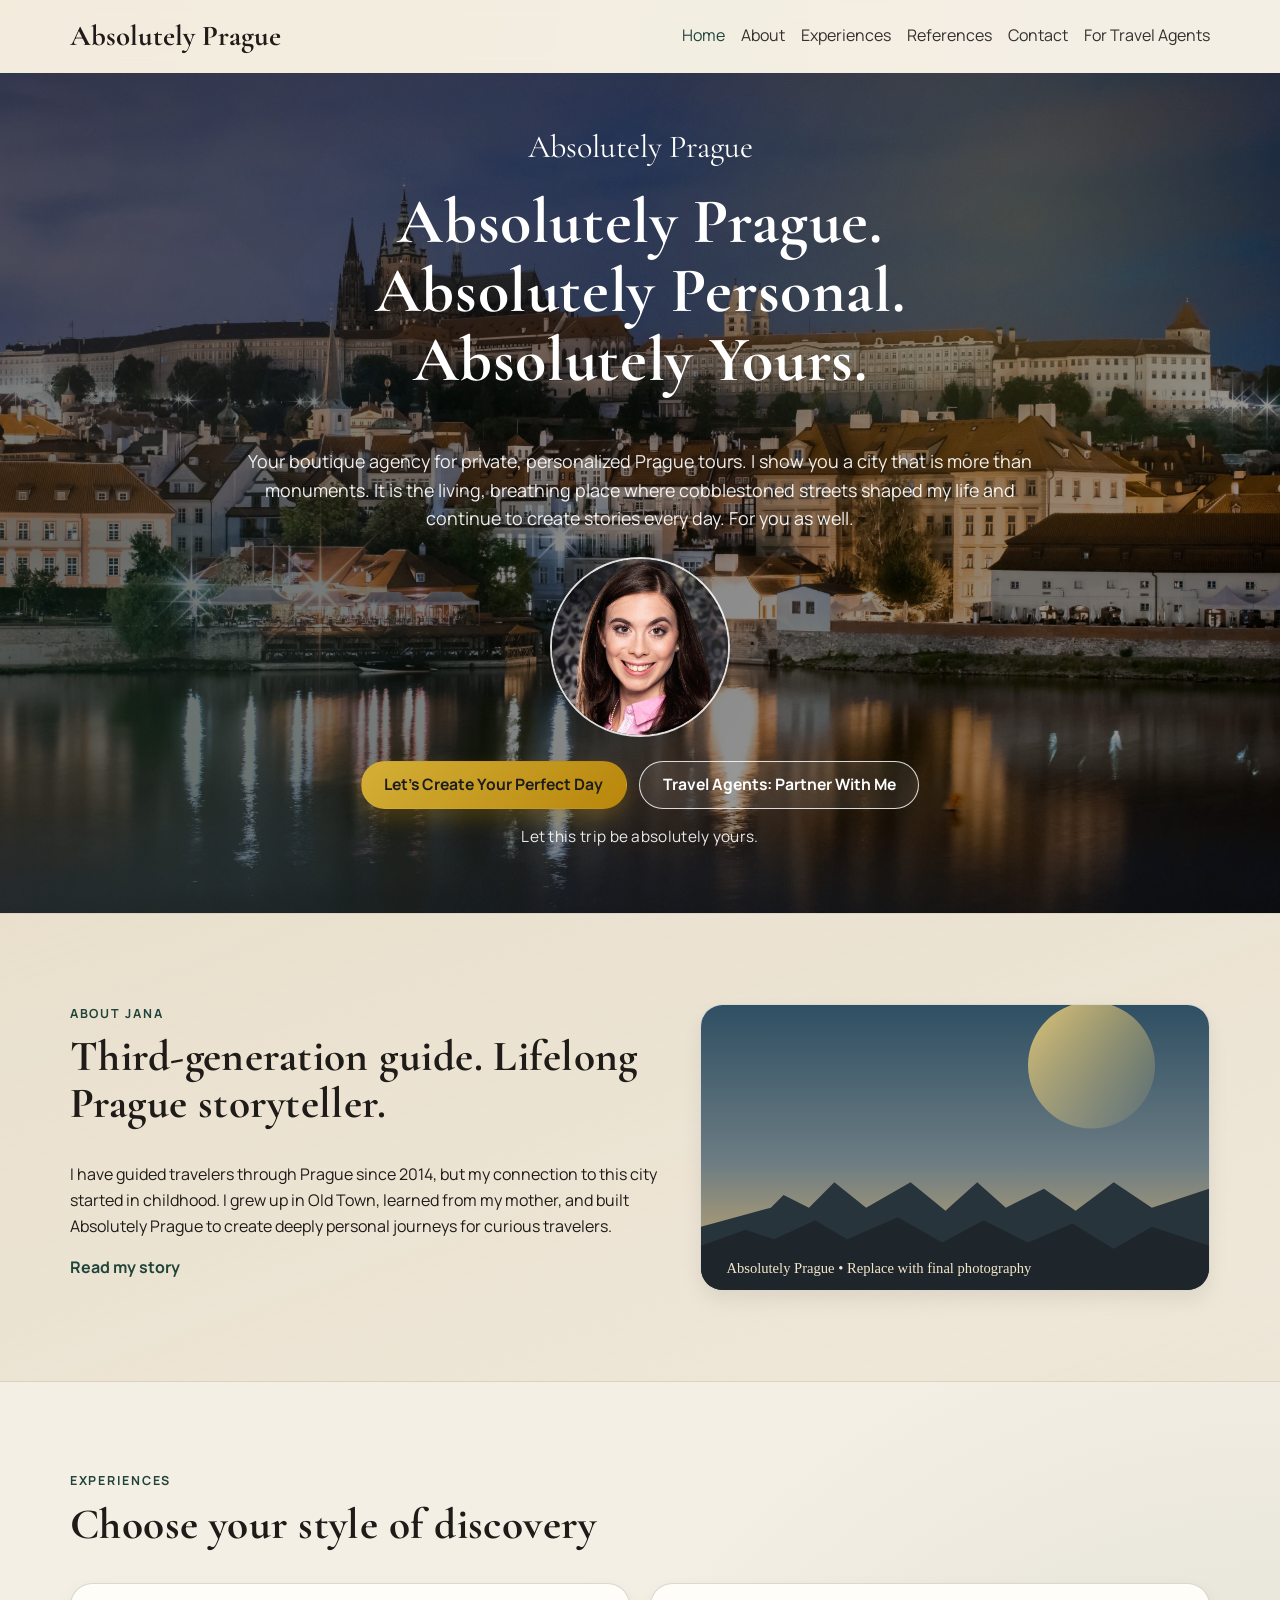
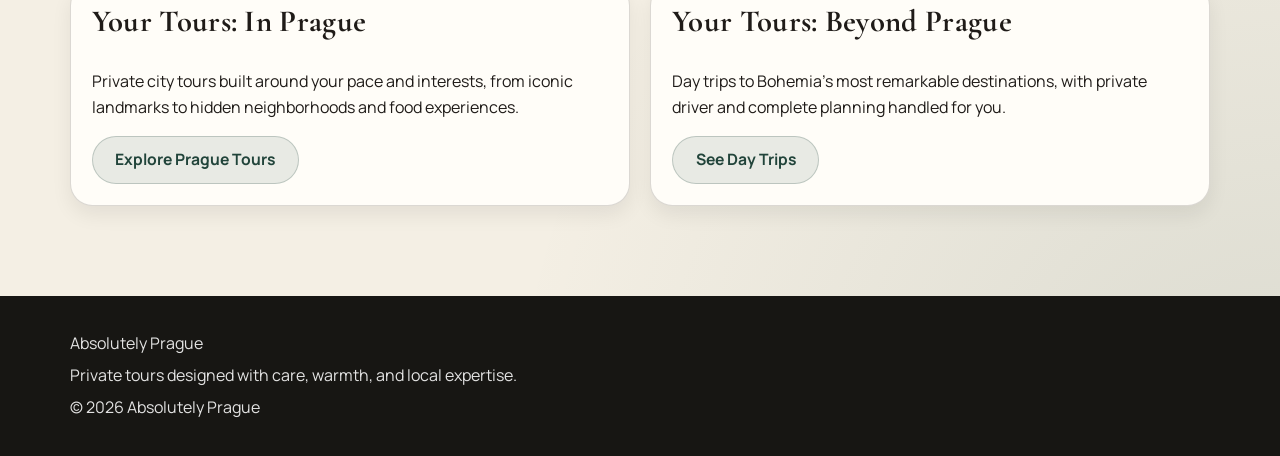
==== index.html @ bf99ba95 "úprava adresáře" ====
<!doctype html>
<html lang="en">
  <head>
    <meta charset="UTF-8" />
    <meta name="viewport" content="width=device-width, initial-scale=1.0" />
    <title>Absolutely Prague | Private Personalized Prague Tours</title>
    <meta
      name="description"
      content="Boutique private Prague tours with Jana Pilna. Discover Prague in a personal, story-driven way with custom itineraries designed around you."
    />
    <link rel="preconnect" href="https://fonts.googleapis.com" />
    <link rel="preconnect" href="https://fonts.gstatic.com" crossorigin />
    <link
      href="https://fonts.googleapis.com/css2?family=Cormorant+Garamond:wght@500;600;700&family=Manrope:wght@400;500;600;700&display=swap"
      rel="stylesheet"
    />
    <link rel="stylesheet" href="css/style.css" />
  </head>
  <body>
    <a class="skip-link" href="#main-content">Skip to content</a>

    <header class="site-header" id="site-header">
      <div class="container nav-wrap">
        <a class="brand" href="index.html" aria-label="Absolutely Prague home">Absolutely Prague</a>

        <button class="nav-toggle" type="button" aria-expanded="false" aria-controls="main-nav">
          Menu
        </button>

        <nav id="main-nav" class="main-nav" aria-label="Main navigation">
          <a href="index.html" class="active">Home</a>
          <a href="about.html">About</a>
          <div class="dropdown">
            <button class="dropdown-toggle" type="button" aria-expanded="false">Experiences</button>
            <div class="dropdown-menu" role="menu">
              <a href="tours-prague.html" role="menuitem">Prague Tours</a>
              <a href="tours-beyond-prague.html" role="menuitem">Day Trips from Prague</a>
            </div>
          </div>
          <a href="references.html">References</a>
          <a href="contact.html">Contact</a>
          <a href="travel-agents.html" class="btn btn-nav">For Travel Agents</a>
        </nav>
      </div>
    </header>

    <main id="main-content">
      <section class="hero" aria-label="Absolutely Prague hero">
        <div class="hero-overlay"></div>
        <div class="container hero-content reveal">
          <p class="hero-logo">Absolutely Prague</p>
          <h1>
            Absolutely Prague.<br />
            Absolutely Personal.<br />
            Absolutely Yours.
          </h1>
          <p class="hero-subheadline">
            Your boutique agency for private, personalized Prague tours. I show you a city that is more than
            monuments. It is the living, breathing place where cobblestoned streets shaped my life and continue
            to create stories every day. For you as well.
          </p>
          <img
            src="img/jane hero sekce.webp"
            alt="Jana Pilna portrait"
            class="hero-portrait"
            width="180"
            height="180"
          />
          <div class="hero-actions">
            <a class="btn btn-primary" href="contact.html">Let's Create Your Perfect Day</a>
            <a class="btn btn-outline" href="travel-agents.html">Travel Agents: Partner With Me</a>
          </div>
          <p class="hero-tagline">Let this trip be absolutely yours.</p>
        </div>
      </section>

      <section class="section panel reveal">
        <div class="container split">
          <div>
            <p class="eyebrow">About Jana</p>
            <h2>Third-generation guide. Lifelong Prague storyteller.</h2>
            <p>
              I have guided travelers through Prague since 2014, but my connection to this city started in
              childhood. I grew up in Old Town, learned from my mother, and built Absolutely Prague to create
              deeply personal journeys for curious travelers.
            </p>
            <a class="text-link" href="about.html">Read my story</a>
          </div>
          <div class="card media-card">
            <img src="img/prague-view-placeholder.svg" alt="Prague skyline view" />
          </div>
        </div>
      </section>

      <section class="section reveal">
        <div class="container">
          <p class="eyebrow">Experiences</p>
          <h2>Choose your style of discovery</h2>
          <div class="grid two-col">
            <article class="card experience-card">
              <h3>Your Tours: In Prague</h3>
              <p>
                Private city tours built around your pace and interests, from iconic landmarks to hidden
                neighborhoods and food experiences.
              </p>
              <a class="btn btn-secondary" href="tours-prague.html">Explore Prague Tours</a>
            </article>
            <article class="card experience-card">
              <h3>Your Tours: Beyond Prague</h3>
              <p>
                Day trips to Bohemia's most remarkable destinations, with private driver and complete planning
                handled for you.
              </p>
              <a class="btn btn-secondary" href="tours-beyond-prague.html">See Day Trips</a>
            </article>
          </div>
        </div>
      </section>
    </main>

    <footer class="site-footer">
      <div class="container footer-wrap">
        <p>Absolutely Prague</p>
        <p>Private tours designed with care, warmth, and local expertise.</p>
        <p>© <span id="year"></span> Absolutely Prague</p>
      </div>
    </footer>

    <script src="js/script.js"></script>
  </body>
</html>
---- css/style.css ----
:root {
  --bg: #f4efe4;
  --bg-soft: #eee4d3;
  --panel: #e5dac5;
  --card: #fffdf8;
  --ink: #1f1b18;
  --muted: #5a5247;
  --gold: #d4af37;
  --brass: #b8860b;
  --forest: #21443a;
  --line: rgba(31, 27, 24, 0.16);
  --shadow: 0 18px 38px rgba(20, 16, 12, 0.14);
  --radius-lg: 1.4rem;
  --radius-md: 0.9rem;
  --container: 1140px;
}

* {
  box-sizing: border-box;
}

html,
body {
  margin: 0;
  padding: 0;
}

body {
  font-family: "Manrope", "Segoe UI", sans-serif;
  color: var(--ink);
  background:
    radial-gradient(circle at 0% 0%, rgba(212, 175, 55, 0.18), transparent 44%),
    radial-gradient(circle at 100% 100%, rgba(33, 68, 58, 0.12), transparent 32%),
    var(--bg);
  line-height: 1.6;
}

a {
  color: inherit;
  text-decoration: none;
}

img {
  max-width: 100%;
  display: block;
}

h1,
h2,
h3 {
  font-family: "Cormorant Garamond", Georgia, serif;
  margin-top: 0;
  line-height: 1.08;
  letter-spacing: 0.01em;
}

h1 {
  font-size: clamp(2.3rem, 5vw, 4rem);
}

h2 {
  font-size: clamp(1.8rem, 3.6vw, 2.7rem);
}

h3 {
  font-size: clamp(1.4rem, 2.4vw, 2rem);
}

p {
  margin-top: 0;
}

.container {
  width: min(var(--container), calc(100% - 3rem));
  margin: 0 auto;
}

.skip-link {
  position: absolute;
  left: -9999px;
  top: 0;
  background: var(--ink);
  color: #fff;
  padding: 0.7rem 1rem;
  z-index: 200;
}

.skip-link:focus {
  left: 1rem;
  top: 1rem;
}

.site-header {
  position: sticky;
  top: 0;
  z-index: 150;
  backdrop-filter: blur(10px);
  background: rgba(244, 239, 228, 0.78);
  border-bottom: 1px solid transparent;
  transition: border-color 220ms ease, background-color 220ms ease;
}

.site-header.scrolled {
  border-bottom-color: var(--line);
  background: rgba(244, 239, 228, 0.92);
}

.nav-wrap {
  min-height: 4.5rem;
  display: flex;
  align-items: center;
  justify-content: space-between;
  gap: 1.3rem;
}

.brand {
  font-family: "Cormorant Garamond", Georgia, serif;
  font-size: 1.8rem;
  font-weight: 700;
}

.main-nav {
  display: flex;
  align-items: center;
  gap: 1rem;
}

.main-nav > a,
.dropdown-toggle {
  font-weight: 600;
  color: var(--ink);
  opacity: 0.9;
  border: 0;
  background: transparent;
  font: inherit;
  cursor: pointer;
  padding: 0.25rem 0;
}

.main-nav > a:hover,
.main-nav > a.active,
.dropdown-toggle:hover,
.dropdown-toggle.active {
  opacity: 1;
  color: var(--forest);
}

.nav-toggle {
  display: none;
}

.dropdown {
  position: relative;
}

.dropdown-menu {
  position: absolute;
  top: calc(100% + 0.5rem);
  left: 0;
  min-width: 13rem;
  padding: 0.6rem;
  border: 1px solid var(--line);
  border-radius: var(--radius-sm);
  background: var(--card);
  box-shadow: var(--shadow);
  display: grid;
  gap: 0.35rem;
  opacity: 0;
  visibility: hidden;
  transform: translateY(-6px);
  transition: opacity 180ms ease, transform 180ms ease, visibility 180ms ease;
}

.dropdown-menu a {
  padding: 0.45rem 0.55rem;
  border-radius: 0.45rem;
}

.dropdown-menu a:hover,
.dropdown-menu a.active {
  background: var(--bg-soft);
}

.dropdown:hover .dropdown-menu,
.dropdown:focus-within .dropdown-menu,
.dropdown.open .dropdown-menu {
  opacity: 1;
  visibility: visible;
  transform: translateY(0);
}

.btn {
  display: inline-flex;
  justify-content: center;
  align-items: center;
  gap: 0.35rem;
  border-radius: 999px;
  border: 1px solid transparent;
  cursor: pointer;
  font-weight: 700;
  font-size: 0.98rem;
  line-height: 1;
  padding: 0.95rem 1.4rem;
  transition: transform 160ms ease, box-shadow 220ms ease, background-color 220ms ease;
}

.btn:hover {
  transform: translateY(-2px);
}

.btn-primary {
  background: linear-gradient(135deg, var(--gold), var(--brass));
  color: #1d1d1d;
  box-shadow: 0 10px 20px rgba(184, 134, 11, 0.28);
}

.btn-outline {
  border-color: rgba(255, 255, 255, 0.82);
  color: #fff;
  background: rgba(255, 255, 255, 0.08);
}

.btn-outline-dark {
  border-color: var(--line);
  color: var(--ink);
  background: transparent;
}

.btn-secondary {
  background: rgba(33, 68, 58, 0.1);
  border-color: rgba(33, 68, 58, 0.22);
  color: var(--forest);
}

.btn-nav {
  background: var(--forest);
  color: #fff;
  font-size: 0.88rem;
  padding: 0.7rem 1rem;
}

.hero {
  position: relative;
  min-height: calc(100vh - 4.5rem);
  display: grid;
  place-items: center;
  overflow: hidden;
  isolation: isolate;
  background:
    linear-gradient(120deg, rgba(0, 0, 0, 0.52), rgba(0, 0, 0, 0.4)),
    url("../img/praha pozadi homepage 2.webp") center / cover no-repeat;
}

.hero-overlay {
  position: absolute;
  inset: 0;
  background:
    radial-gradient(circle at 80% 18%, rgba(212, 175, 55, 0.22), transparent 32%),
    radial-gradient(circle at 15% 84%, rgba(33, 68, 58, 0.3), transparent 36%);
  z-index: -1;
}

.hero-content {
  text-align: center;
  color: #fff;
  padding-block: 3rem;
  max-width: 56rem;
}

.hero-logo {
  font-size: clamp(1.6rem, 2.5vw, 2.3rem);
  font-family: "Cormorant Garamond", Georgia, serif;
  margin-bottom: 0.9rem;
}

.hero-subheadline {
  font-size: clamp(1rem, 1.4vw, 1.3rem);
  max-width: 50rem;
  margin-inline: auto;
  color: rgba(255, 255, 255, 0.92);
}

.hero-portrait {
  width: clamp(7.4rem, 16vw, 11.2rem);
  aspect-ratio: 1;
  object-fit: cover;
  border-radius: 50%;
  border: 2px solid rgba(255, 255, 255, 0.84);
  margin: 1.5rem auto;
}

.hero-actions {
  display: flex;
  justify-content: center;
  gap: 0.8rem;
  flex-wrap: wrap;
}

.hero-tagline {
  margin-top: 1rem;
  font-size: 0.96rem;
  letter-spacing: 0.02em;
  color: rgba(255, 255, 255, 0.9);
}

.section {
  padding: clamp(3rem, 7vw, 6rem) 0;
}

.panel {
  background: linear-gradient(160deg, rgba(229, 218, 197, 0.72), rgba(229, 218, 197, 0.36));
  border-block: 1px solid rgba(31, 27, 24, 0.08);
}

.split {
  display: grid;
  grid-template-columns: 1.08fr 0.92fr;
  gap: 2rem;
  align-items: start;
}

.intro-split {
  align-items: center;
}

.grid {
  display: grid;
  gap: 1.3rem;
}

.two-col {
  grid-template-columns: repeat(2, minmax(0, 1fr));
}

.tours-grid {
  grid-template-columns: repeat(3, minmax(0, 1fr));
}

.gallery-grid {
  grid-template-columns: repeat(4, minmax(0, 1fr));
}

.card {
  border: 1px solid var(--line);
  background: var(--card);
  border-radius: var(--radius-lg);
  padding: 1.3rem;
  box-shadow: 0 9px 20px rgba(15, 12, 8, 0.07);
}

.tour-card,
.experience-card,
.quote-card,
.callout-card {
  transition: transform 180ms ease, box-shadow 180ms ease;
}

.tour-card:hover,
.experience-card:hover,
.quote-card:hover,
.callout-card:hover {
  transform: translateY(-4px);
  box-shadow: var(--shadow);
}

.media-card {
  padding: 0;
  overflow: hidden;
}

.media-card img {
  width: 100%;
  height: 100%;
  object-fit: cover;
}

.portrait-card {
  max-width: 29rem;
}

.eyebrow {
  text-transform: uppercase;
  letter-spacing: 0.14em;
  font-size: 0.78rem;
  font-weight: 700;
  color: var(--forest);
  margin-bottom: 0.6rem;
}

.lead {
  max-width: 52rem;
  font-size: clamp(1.02rem, 1.4vw, 1.2rem);
  color: rgba(255, 255, 255, 0.9);
}

.prose p,
.prose li {
  color: var(--muted);
}

.prose h2 {
  margin-top: 1.8rem;
}

.checklist {
  list-style: none;
  padding-left: 0;
  margin: 0;
  display: grid;
  gap: 0.7rem;
}

.checklist li {
  border-left: 3px solid var(--gold);
  padding-left: 0.7rem;
}

.duration {
  margin-top: -0.45rem;
  color: var(--forest);
  font-style: italic;
  font-weight: 600;
}

.callout-card {
  align-self: stretch;
  display: grid;
  align-content: start;
  gap: 0.9rem;
}

.callout-card .btn {
  width: 100%;
}

.fine-print {
  font-size: 0.88rem;
  color: var(--muted);
}

.quote-card p {
  margin-bottom: 0.8rem;
}

.quote-author {
  color: var(--forest);
  font-weight: 700;
}

.text-link {
  color: var(--forest);
  font-weight: 700;
}

.text-link:hover {
  text-decoration: underline;
}

.page-hero {
  color: #fff;
  padding: clamp(4rem, 10vw, 8rem) 0;
  border-bottom: 1px solid rgba(255, 255, 255, 0.14);
}

.page-hero .container {
  position: relative;
  z-index: 1;
}

.page-hero-about {
  background:
    linear-gradient(130deg, rgba(21, 25, 28, 0.72), rgba(11, 37, 45, 0.5)),
    url("../img/prague-view-placeholder.svg") center / cover no-repeat;
}

.page-hero-prague {
  background:
    linear-gradient(130deg, rgba(27, 23, 17, 0.73), rgba(44, 35, 24, 0.52)),
    url("../img/prague-view-placeholder.svg") center / cover no-repeat;
}

.page-hero-beyond {
  background:
    linear-gradient(130deg, rgba(15, 40, 32, 0.74), rgba(18, 26, 44, 0.52)),
    url("../img/prague-view-placeholder.svg") center / cover no-repeat;
}

.page-hero-contact {
  background:
    linear-gradient(130deg, rgba(26, 24, 21, 0.72), rgba(34, 25, 15, 0.5)),
    url("../img/prague-view-placeholder.svg") center / cover no-repeat;
}

.page-hero-references {
  background:
    linear-gradient(130deg, rgba(16, 22, 17, 0.72), rgba(15, 44, 37, 0.52)),
    url("../img/prague-view-placeholder.svg") center / cover no-repeat;
}

.page-hero-agents {
  background:
    linear-gradient(130deg, rgba(25, 20, 12, 0.75), rgba(46, 25, 14, 0.52)),
    url("../img/prague-view-placeholder.svg") center / cover no-repeat;
}

.contact-form {
  display: grid;
  gap: 0.65rem;
}

.contact-form label {
  font-weight: 700;
  color: var(--forest);
  font-size: 0.95rem;
}

.contact-form input,
.contact-form textarea,
.contact-form select {
  width: 100%;
  border: 1px solid var(--line);
  border-radius: 0.7rem;
  padding: 0.72rem 0.9rem;
  font: inherit;
  background: #fff;
}

.contact-form input:focus,
.contact-form textarea:focus,
.contact-form select:focus {
  outline: 2px solid rgba(212, 175, 55, 0.5);
  border-color: var(--gold);
}

.site-footer {
  background: #171613;
  color: rgba(255, 255, 255, 0.88);
  padding: 2.2rem 0;
}

.footer-wrap {
  display: grid;
  gap: 0.4rem;
}

.footer-wrap p {
  margin: 0;
}

.reveal {
  opacity: 0;
  transform: translateY(24px);
  transition: opacity 640ms ease, transform 640ms ease;
}

.reveal.in-view {
  opacity: 1;
  transform: translateY(0);
}

@media (max-width: 1024px) {
  .split,
  .tours-grid,
  .gallery-grid {
    grid-template-columns: repeat(2, minmax(0, 1fr));
  }

  .main-nav {
    gap: 0.75rem;
  }

  .btn-nav {
    padding-inline: 0.85rem;
  }
}

@media (max-width: 820px) {
  .container {
    width: min(var(--container), calc(100% - 2rem));
  }

  .nav-toggle {
    display: inline-flex;
    border: 1px solid var(--line);
    border-radius: 999px;
    background: var(--card);
    padding: 0.45rem 0.9rem;
    font-weight: 700;
    cursor: pointer;
  }

  .main-nav {
    position: absolute;
    left: 1rem;
    right: 1rem;
    top: calc(100% + 0.5rem);
    border: 1px solid var(--line);
    border-radius: var(--radius-md);
    background: var(--card);
    box-shadow: var(--shadow);
    padding: 1rem;
    display: grid;
    gap: 0.65rem;
    visibility: hidden;
    opacity: 0;
    transform: translateY(-8px);
    transition: opacity 180ms ease, transform 180ms ease, visibility 180ms ease;
  }

  .main-nav.open {
    visibility: visible;
    opacity: 1;
    transform: translateY(0);
  }

  .dropdown-menu {
    position: static;
    border: 0;
    box-shadow: none;
    background: rgba(212, 175, 55, 0.08);
    margin-top: 0.4rem;
    opacity: 1;
    visibility: visible;
    transform: none;
    display: none;
  }

  .dropdown.open .dropdown-menu {
    display: grid;
  }

  .btn-nav {
    width: 100%;
  }

  .hero-actions {
    flex-direction: column;
  }

  .hero-actions .btn {
    width: 100%;
  }

  .split,
  .two-col,
  .tours-grid,
  .gallery-grid {
    grid-template-columns: 1fr;
  }
}
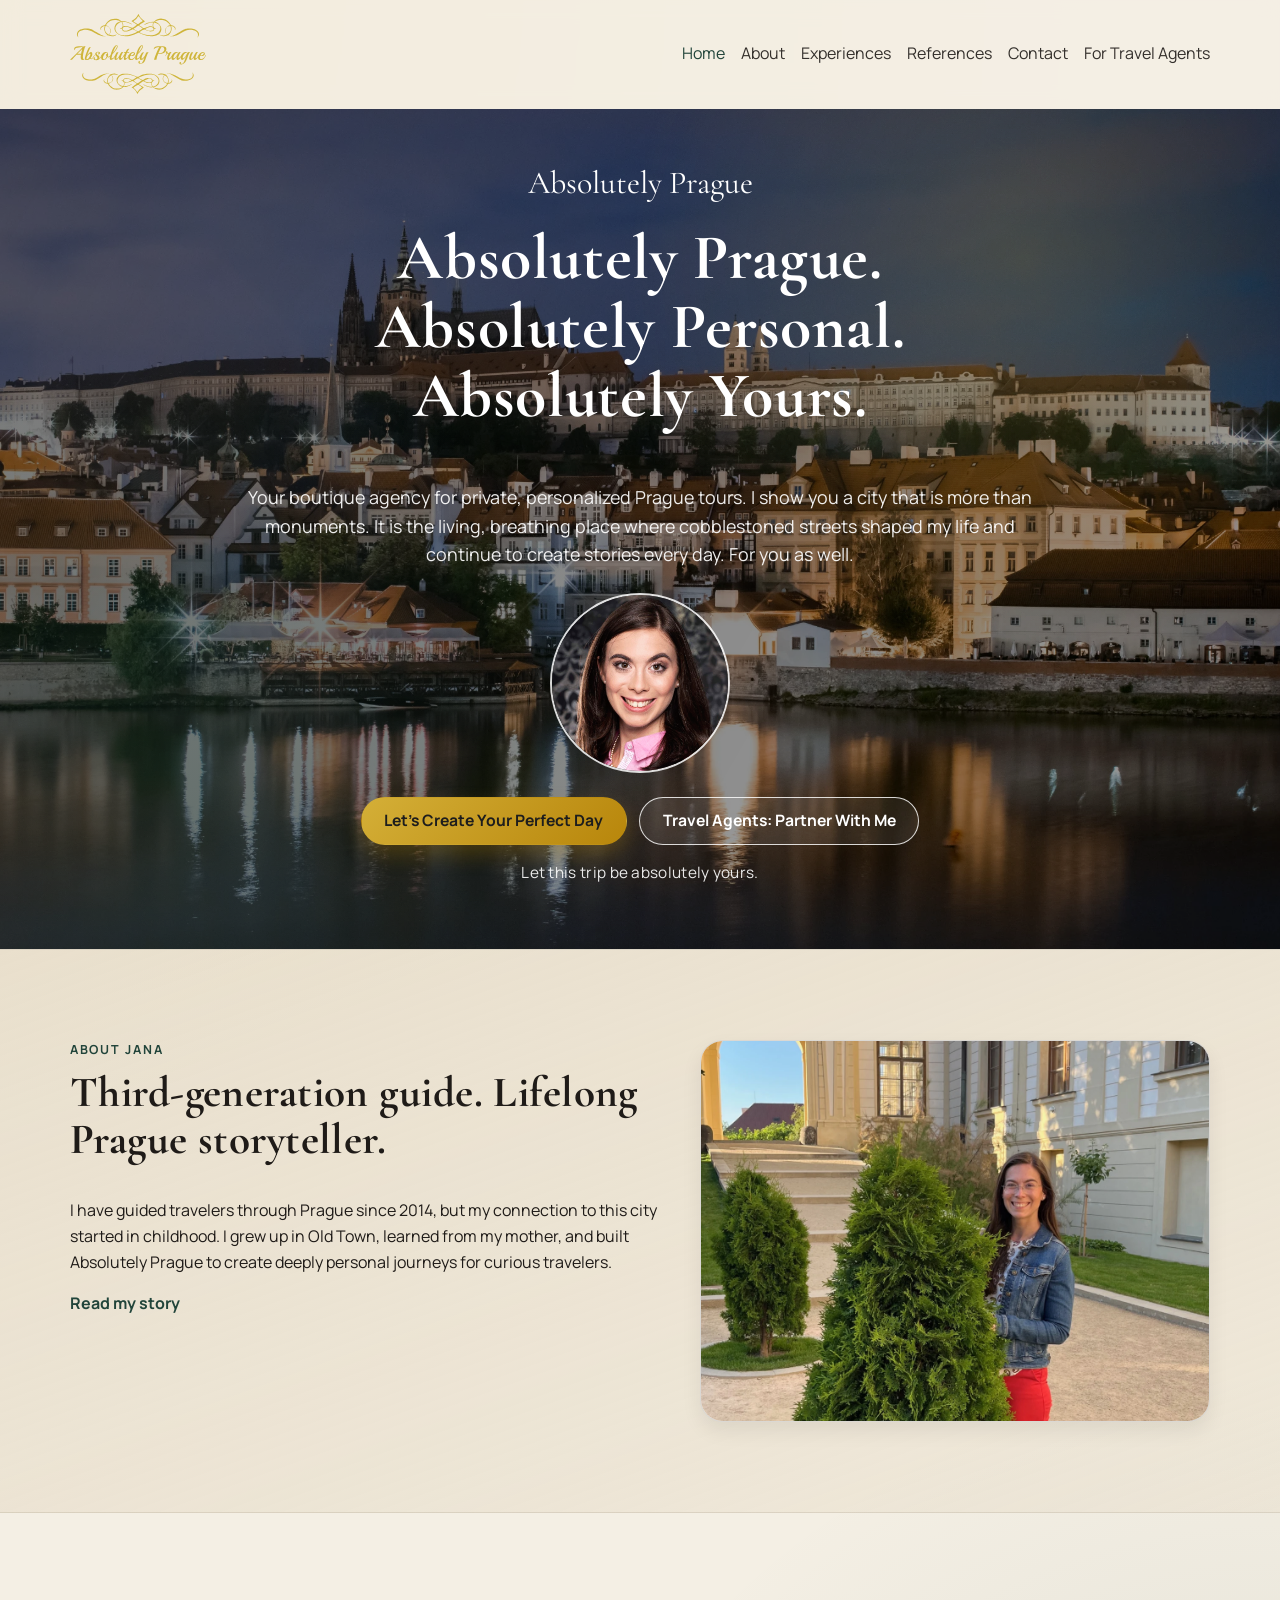
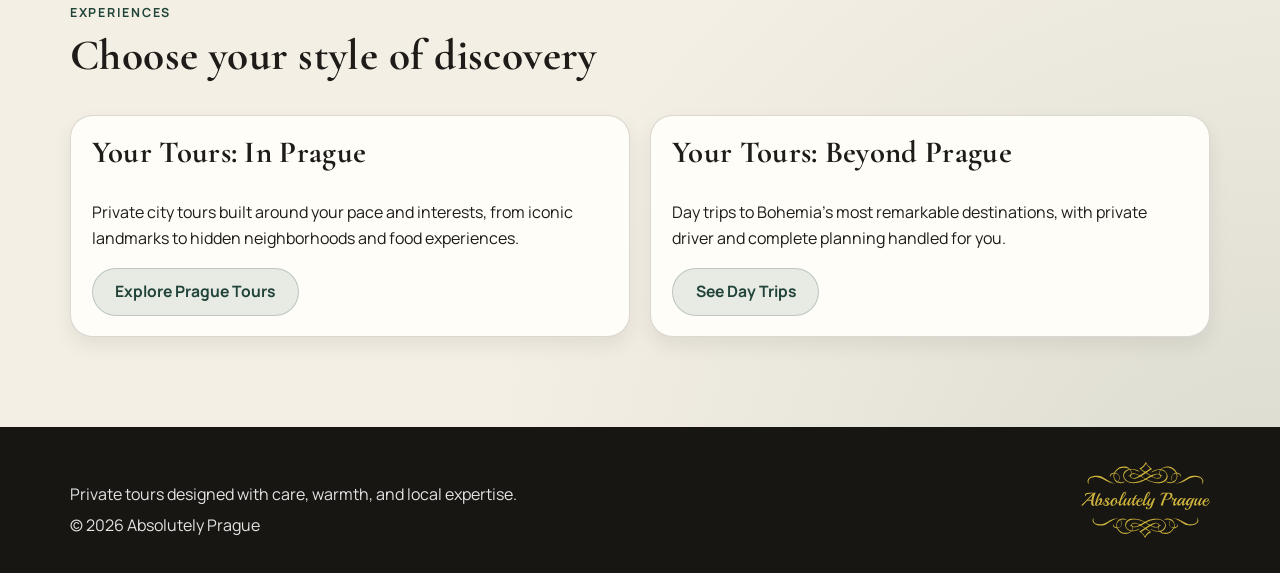
==== commit 2cfa0880: "content add" ====
--- a/index.html
+++ b/index.html
@@ -4,8 +4,7 @@
     <meta charset="UTF-8" />
     <meta name="viewport" content="width=device-width, initial-scale=1.0" />
     <title>Absolutely Prague | Private Personalized Prague Tours</title>
-    <meta
-      name="description"
+    <meta name="description"
       content="Boutique private Prague tours with Jana Pilna. Discover Prague in a personal, story-driven way with custom itineraries designed around you."
     />
     <link rel="preconnect" href="https://fonts.googleapis.com" />
@@ -21,7 +20,9 @@
 
     <header class="site-header" id="site-header">
       <div class="container nav-wrap">
-        <a class="brand" href="index.html" aria-label="Absolutely Prague home">Absolutely Prague</a>
+        <a class="brand" href="index.html" aria-label="Absolutely Prague home">
+          <img class="brand-logo" src="img/ap-logo-curves.svg" alt="" width="2006" height="1179" />
+        </a>
 
         <button class="nav-toggle" type="button" aria-expanded="false" aria-controls="main-nav">
           Menu
@@ -87,7 +88,7 @@
             <a class="text-link" href="about.html">Read my story</a>
           </div>
           <div class="card media-card">
-            <img src="img/prague-view-placeholder.svg" alt="Prague skyline view" />
+            <img src="img/hrad_1.webp" alt="Jana Pilna smiling in a Prague courtyard" />
           </div>
         </div>
       </section>
@@ -120,9 +121,13 @@
 
     <footer class="site-footer">
       <div class="container footer-wrap">
-        <p>Absolutely Prague</p>
-        <p>Private tours designed with care, warmth, and local expertise.</p>
-        <p>© <span id="year"></span> Absolutely Prague</p>
+        <div class="footer-copy">
+          <p>Private tours designed with care, warmth, and local expertise.</p>
+          <p>© 2026 Absolutely Prague</p>
+        </div>
+        <a class="footer-brand" href="index.html" aria-label="Absolutely Prague home">
+          <img class="footer-logo" src="img/ap-logo-curves.svg" alt="" width="2006" height="1179" />
+        </a>
       </div>
     </footer>
 
--- a/css/style.css
+++ b/css/style.css
@@ -13,6 +13,9 @@
   --radius-lg: 1.4rem;
   --radius-md: 0.9rem;
   --container: 1140px;
+  --header-height: 6.75rem;
+  --brand-logo-height: 5rem;
+  --footer-logo-height: 4.75rem;
 }
 
 * {
@@ -106,7 +109,7 @@
 }
 
 .nav-wrap {
-  min-height: 4.5rem;
+  min-height: var(--header-height);
   display: flex;
   align-items: center;
   justify-content: space-between;
@@ -114,9 +117,15 @@
 }
 
 .brand {
-  font-family: "Cormorant Garamond", Georgia, serif;
-  font-size: 1.8rem;
-  font-weight: 700;
+  display: inline-flex;
+  align-items: center;
+  flex-shrink: 0;
+  line-height: 0;
+}
+
+.brand-logo {
+  height: var(--brand-logo-height);
+  width: auto;
 }
 
 .main-nav {
@@ -241,7 +250,7 @@
 
 .hero {
   position: relative;
-  min-height: calc(100vh - 4.5rem);
+  min-height: calc(100vh - var(--header-height));
   display: grid;
   place-items: center;
   overflow: hidden;
@@ -538,9 +547,29 @@
   padding: 2.2rem 0;
 }
 
+.footer-brand {
+  display: inline-flex;
+  align-items: center;
+  width: fit-content;
+  line-height: 0;
+  justify-self: end;
+}
+
+.footer-logo {
+  height: var(--footer-logo-height);
+  width: auto;
+}
+
 .footer-wrap {
   display: grid;
-  gap: 0.4rem;
+  grid-template-columns: minmax(0, 1fr) auto;
+  align-items: end;
+  gap: 1rem 2rem;
+}
+
+.footer-copy {
+  display: grid;
+  gap: 0.3rem;
 }
 
 .footer-wrap p {
@@ -575,6 +604,12 @@
 }
 
 @media (max-width: 820px) {
+  :root {
+    --header-height: 5.75rem;
+    --brand-logo-height: 4rem;
+    --footer-logo-height: 3.75rem;
+  }
+
   .container {
     width: min(var(--container), calc(100% - 2rem));
   }
@@ -647,4 +682,14 @@
   .gallery-grid {
     grid-template-columns: 1fr;
   }
-}
+
+  .footer-wrap {
+    grid-template-columns: 1fr;
+    gap: 1rem;
+  }
+
+  .footer-brand {
+    order: -1;
+    justify-self: start;
+  }
+}
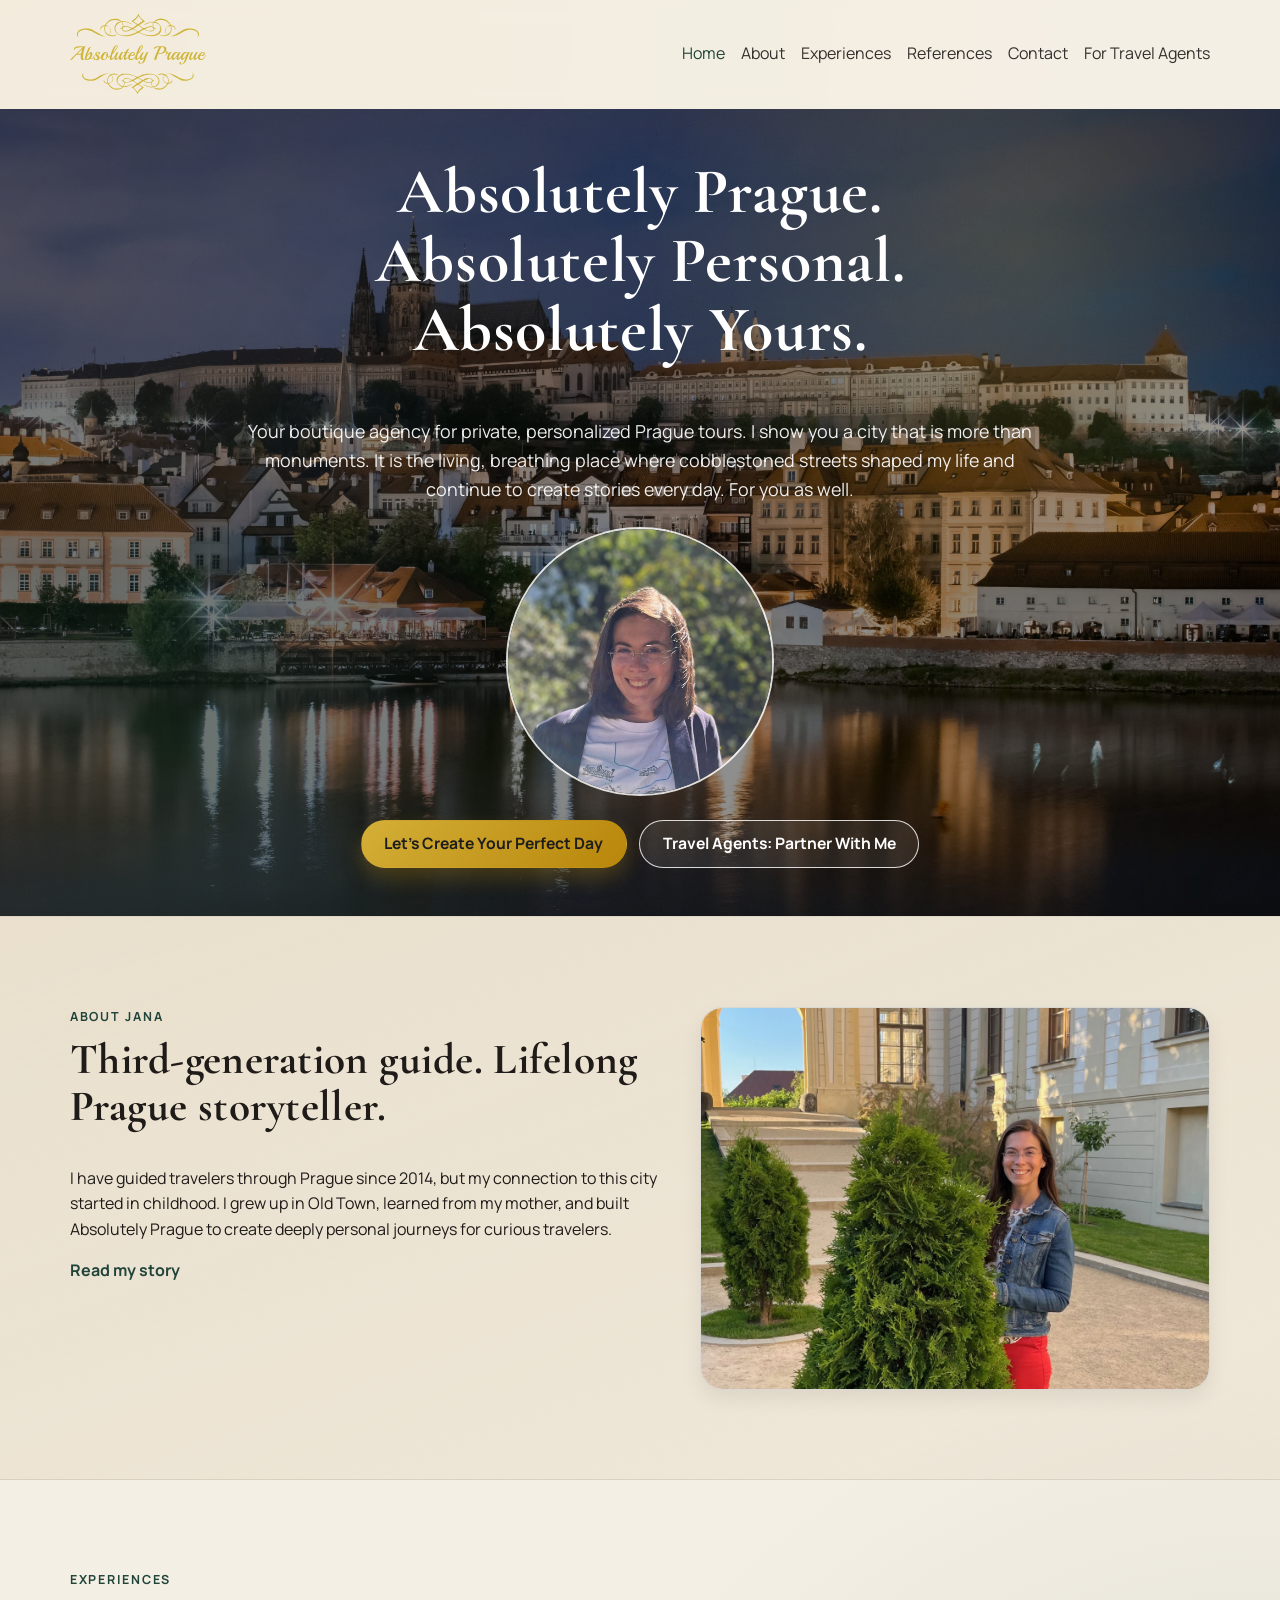
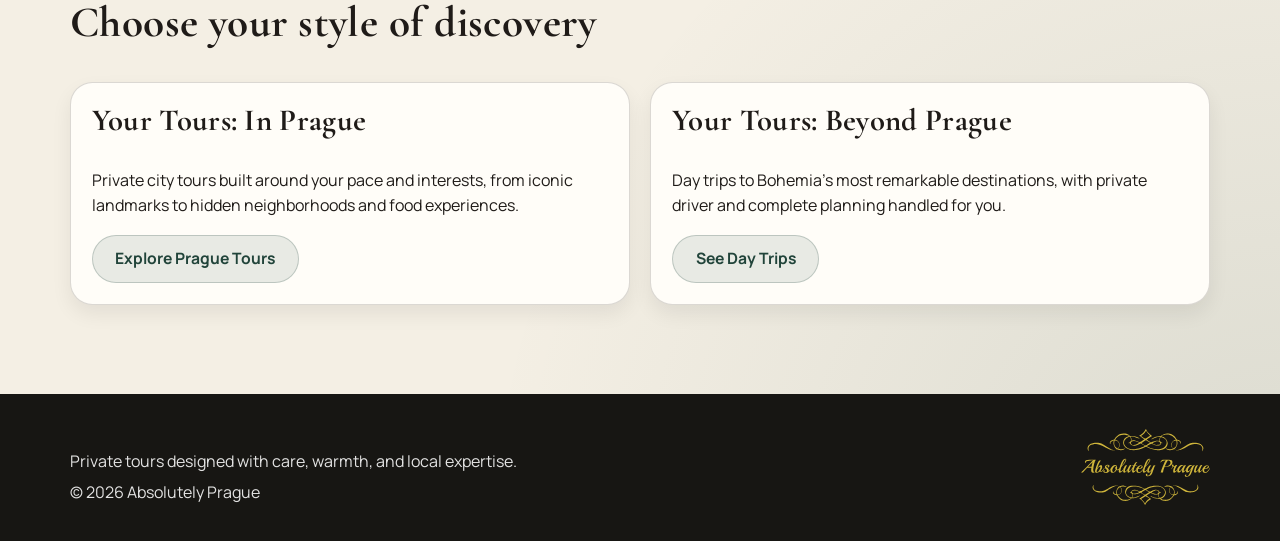
==== commit 8015b625: "HP layout upgrade" ====
--- a/index.html
+++ b/index.html
@@ -49,7 +49,6 @@
       <section class="hero" aria-label="Absolutely Prague hero">
         <div class="hero-overlay"></div>
         <div class="container hero-content reveal">
-          <p class="hero-logo">Absolutely Prague</p>
           <h1>
             Absolutely Prague.<br />
             Absolutely Personal.<br />
@@ -61,17 +60,16 @@
             to create stories every day. For you as well.
           </p>
           <img
-            src="img/jane hero sekce.webp"
+            src="img/jana_profile_pics.webp"
             alt="Jana Pilna portrait"
             class="hero-portrait"
-            width="180"
-            height="180"
+            width="270"
+            height="270"
           />
           <div class="hero-actions">
             <a class="btn btn-primary" href="contact.html">Let's Create Your Perfect Day</a>
             <a class="btn btn-outline" href="travel-agents.html">Travel Agents: Partner With Me</a>
           </div>
-          <p class="hero-tagline">Let this trip be absolutely yours.</p>
         </div>
       </section>
 
--- a/css/style.css
+++ b/css/style.css
@@ -16,6 +16,7 @@
   --header-height: 6.75rem;
   --brand-logo-height: 5rem;
   --footer-logo-height: 4.75rem;
+  --hero-portrait-size: clamp(11.1rem, 24vw, 16.8rem);
 }
 
 * {
@@ -276,12 +277,6 @@
   max-width: 56rem;
 }
 
-.hero-logo {
-  font-size: clamp(1.6rem, 2.5vw, 2.3rem);
-  font-family: "Cormorant Garamond", Georgia, serif;
-  margin-bottom: 0.9rem;
-}
-
 .hero-subheadline {
   font-size: clamp(1rem, 1.4vw, 1.3rem);
   max-width: 50rem;
@@ -290,12 +285,13 @@
 }
 
 .hero-portrait {
-  width: clamp(7.4rem, 16vw, 11.2rem);
-  aspect-ratio: 1;
+  width: var(--hero-portrait-size);
+  height: var(--hero-portrait-size);
   object-fit: cover;
   border-radius: 50%;
   border: 2px solid rgba(255, 255, 255, 0.84);
   margin: 1.5rem auto;
+  flex-shrink: 0;
 }
 
 .hero-actions {
@@ -303,13 +299,6 @@
   justify-content: center;
   gap: 0.8rem;
   flex-wrap: wrap;
-}
-
-.hero-tagline {
-  margin-top: 1rem;
-  font-size: 0.96rem;
-  letter-spacing: 0.02em;
-  color: rgba(255, 255, 255, 0.9);
 }
 
 .section {
@@ -608,6 +597,7 @@
     --header-height: 5.75rem;
     --brand-logo-height: 4rem;
     --footer-logo-height: 3.75rem;
+    --hero-portrait-size: clamp(7.4rem, 16vw, 11.2rem);
   }
 
   .container {
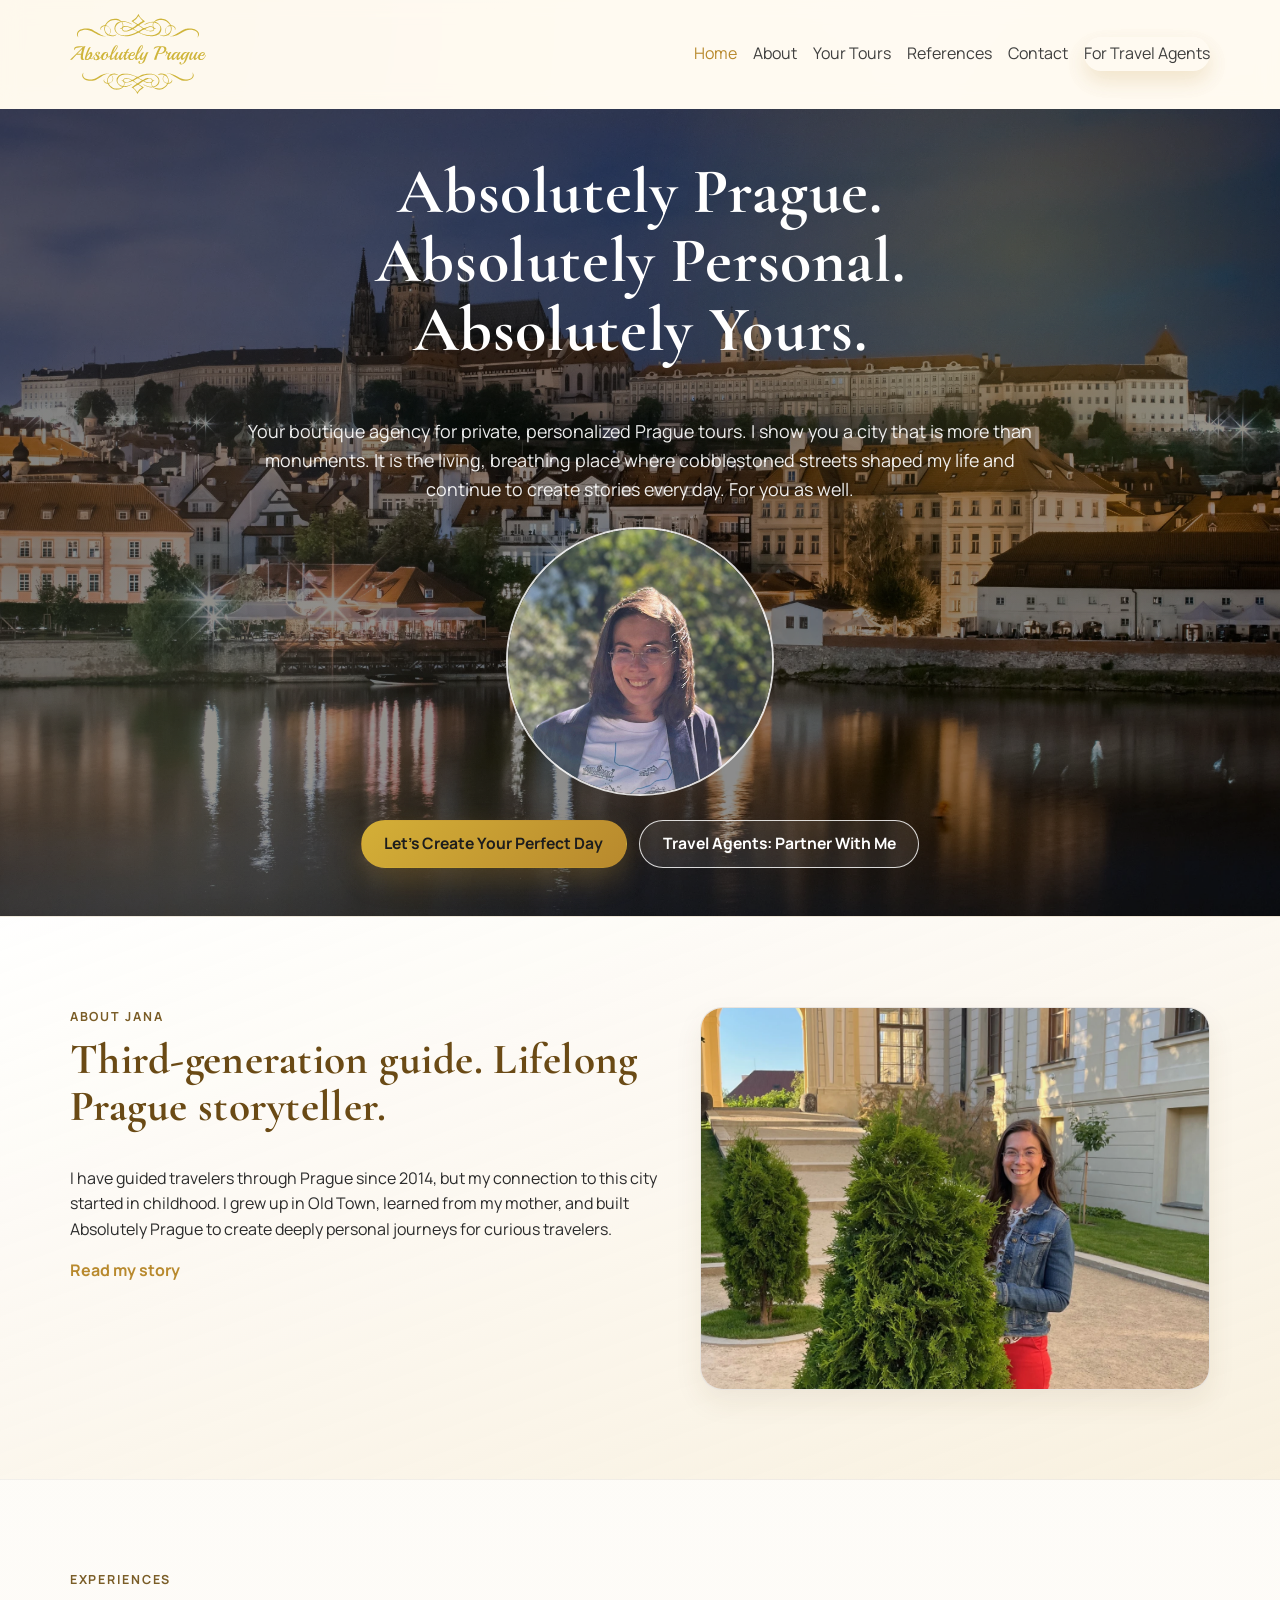
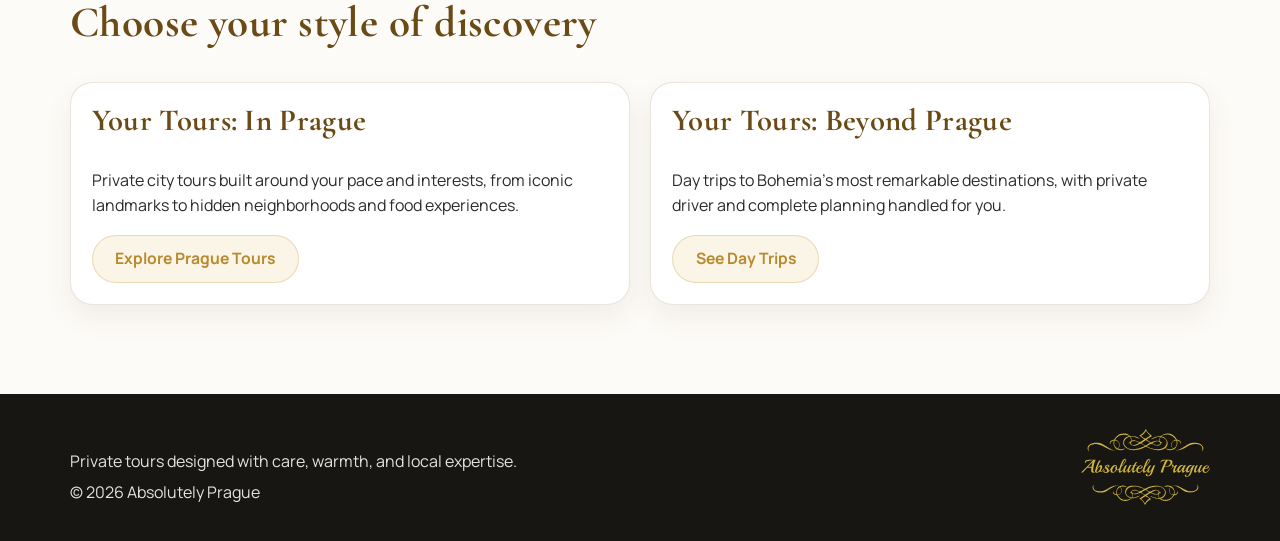
==== commit a74ae27d: "content changes" ====
--- a/index.html
+++ b/index.html
@@ -32,10 +32,10 @@
           <a href="index.html" class="active">Home</a>
           <a href="about.html">About</a>
           <div class="dropdown">
-            <button class="dropdown-toggle" type="button" aria-expanded="false">Experiences</button>
+            <button class="dropdown-toggle" type="button" aria-expanded="false">Your Tours</button>
             <div class="dropdown-menu" role="menu">
-              <a href="tours-prague.html" role="menuitem">Prague Tours</a>
-              <a href="tours-beyond-prague.html" role="menuitem">Day Trips from Prague</a>
+              <a href="tours-prague.html" role="menuitem">In Prague</a>
+              <a href="tours-beyond-prague.html" role="menuitem">Beyond Prague</a>
             </div>
           </div>
           <a href="references.html">References</a>
--- a/css/style.css
+++ b/css/style.css
@@ -1,15 +1,15 @@
 :root {
-  --bg: #f4efe4;
-  --bg-soft: #eee4d3;
-  --panel: #e5dac5;
-  --card: #fffdf8;
-  --ink: #1f1b18;
-  --muted: #5a5247;
+  --bg: #fdfbf7;
+  --bg-soft: #f6eedf;
+  --panel: #efe4cd;
+  --card: #ffffff;
+  --ink: #2b2b2b;
+  --muted: #62584d;
   --gold: #d4af37;
-  --brass: #b8860b;
-  --forest: #21443a;
-  --line: rgba(31, 27, 24, 0.16);
-  --shadow: 0 18px 38px rgba(20, 16, 12, 0.14);
+  --brass: #b8892d;
+  --forest: #7a5d27;
+  --line: rgba(93, 68, 29, 0.14);
+  --shadow: 0 18px 38px rgba(93, 68, 29, 0.12);
   --radius-lg: 1.4rem;
   --radius-md: 0.9rem;
   --container: 1140px;
@@ -33,15 +33,16 @@
   font-family: "Manrope", "Segoe UI", sans-serif;
   color: var(--ink);
   background:
-    radial-gradient(circle at 0% 0%, rgba(212, 175, 55, 0.18), transparent 44%),
-    radial-gradient(circle at 100% 100%, rgba(33, 68, 58, 0.12), transparent 32%),
-    var(--bg);
+    radial-gradient(circle at 0% 0%, rgba(212, 175, 55, 0.18), transparent 38%),
+    radial-gradient(circle at 100% 12%, rgba(240, 220, 166, 0.24), transparent 30%),
+    linear-gradient(180deg, #fffdf9 0%, var(--bg) 100%);
   line-height: 1.6;
 }
 
 a {
   color: inherit;
   text-decoration: none;
+  transition: color 180ms ease;
 }
 
 img {
@@ -60,14 +61,17 @@
 
 h1 {
   font-size: clamp(2.3rem, 5vw, 4rem);
+  color: #3a2f24;
 }
 
 h2 {
   font-size: clamp(1.8rem, 3.6vw, 2.7rem);
+  color: #6a4a15;
 }
 
 h3 {
   font-size: clamp(1.4rem, 2.4vw, 2rem);
+  color: #6a4a15;
 }
 
 p {
@@ -99,14 +103,14 @@
   top: 0;
   z-index: 150;
   backdrop-filter: blur(10px);
-  background: rgba(244, 239, 228, 0.78);
+  background: rgba(255, 250, 242, 0.82);
   border-bottom: 1px solid transparent;
   transition: border-color 220ms ease, background-color 220ms ease;
 }
 
 .site-header.scrolled {
   border-bottom-color: var(--line);
-  background: rgba(244, 239, 228, 0.92);
+  background: rgba(255, 250, 242, 0.96);
 }
 
 .nav-wrap {
@@ -152,7 +156,7 @@
 .dropdown-toggle:hover,
 .dropdown-toggle.active {
   opacity: 1;
-  color: var(--forest);
+  color: var(--brass);
 }
 
 .nav-toggle {
@@ -188,7 +192,8 @@
 
 .dropdown-menu a:hover,
 .dropdown-menu a.active {
-  background: var(--bg-soft);
+  background: rgba(212, 175, 55, 0.12);
+  color: var(--brass);
 }
 
 .dropdown:hover .dropdown-menu,
@@ -221,7 +226,7 @@
 .btn-primary {
   background: linear-gradient(135deg, var(--gold), var(--brass));
   color: #1d1d1d;
-  box-shadow: 0 10px 20px rgba(184, 134, 11, 0.28);
+  box-shadow: 0 12px 28px rgba(184, 137, 45, 0.28);
 }
 
 .btn-outline {
@@ -237,16 +242,23 @@
 }
 
 .btn-secondary {
-  background: rgba(33, 68, 58, 0.1);
-  border-color: rgba(33, 68, 58, 0.22);
-  color: var(--forest);
+  background: rgba(212, 175, 55, 0.12);
+  border-color: rgba(184, 137, 45, 0.26);
+  color: var(--brass);
 }
 
 .btn-nav {
-  background: var(--forest);
-  color: #fff;
+  background: linear-gradient(135deg, #e4c86f, #b8892d);
+  color: #20180d;
   font-size: 0.88rem;
   padding: 0.7rem 1rem;
+  box-shadow: 0 10px 22px rgba(184, 137, 45, 0.22);
+}
+
+.btn-primary:hover,
+.btn-secondary:hover,
+.btn-nav:hover {
+  box-shadow: 0 16px 34px rgba(184, 137, 45, 0.22);
 }
 
 .hero {
@@ -257,7 +269,7 @@
   overflow: hidden;
   isolation: isolate;
   background:
-    linear-gradient(120deg, rgba(0, 0, 0, 0.52), rgba(0, 0, 0, 0.4)),
+    linear-gradient(120deg, rgba(0, 0, 0, 0.5), rgba(0, 0, 0, 0.42)),
     url("../img/praha pozadi homepage 2.webp") center / cover no-repeat;
 }
 
@@ -265,9 +277,13 @@
   position: absolute;
   inset: 0;
   background:
-    radial-gradient(circle at 80% 18%, rgba(212, 175, 55, 0.22), transparent 32%),
-    radial-gradient(circle at 15% 84%, rgba(33, 68, 58, 0.3), transparent 36%);
+    radial-gradient(circle at 80% 18%, rgba(212, 175, 55, 0.24), transparent 32%),
+    radial-gradient(circle at 15% 84%, rgba(248, 232, 189, 0.16), transparent 36%);
   z-index: -1;
+}
+
+.hero h1 {
+  color: #fff;
 }
 
 .hero-content {
@@ -306,8 +322,8 @@
 }
 
 .panel {
-  background: linear-gradient(160deg, rgba(229, 218, 197, 0.72), rgba(229, 218, 197, 0.36));
-  border-block: 1px solid rgba(31, 27, 24, 0.08);
+  background: linear-gradient(160deg, rgba(255, 255, 255, 0.88), rgba(246, 236, 213, 0.7));
+  border-block: 1px solid rgba(93, 68, 29, 0.08);
 }
 
 .split {
@@ -343,7 +359,7 @@
   background: var(--card);
   border-radius: var(--radius-lg);
   padding: 1.3rem;
-  box-shadow: 0 9px 20px rgba(15, 12, 8, 0.07);
+  box-shadow: 0 12px 28px rgba(93, 68, 29, 0.08);
 }
 
 .tour-card,
@@ -388,7 +404,7 @@
 .lead {
   max-width: 52rem;
   font-size: clamp(1.02rem, 1.4vw, 1.2rem);
-  color: rgba(255, 255, 255, 0.9);
+  color: var(--muted);
 }
 
 .prose p,
@@ -446,18 +462,33 @@
 }
 
 .text-link {
+  color: var(--brass);
+  font-weight: 700;
+  text-underline-offset: 0.22em;
+}
+
+.text-link:hover {
   color: var(--forest);
-  font-weight: 700;
-}
-
-.text-link:hover {
   text-decoration: underline;
 }
 
 .page-hero {
-  color: #fff;
+  position: relative;
+  overflow: hidden;
+  color: var(--ink);
   padding: clamp(4rem, 10vw, 8rem) 0;
-  border-bottom: 1px solid rgba(255, 255, 255, 0.14);
+  border-bottom: 1px solid rgba(93, 68, 29, 0.14);
+  background-color: var(--bg);
+}
+
+.page-hero::before {
+  content: "";
+  position: absolute;
+  inset: 0;
+  background:
+    radial-gradient(circle at 12% 24%, rgba(212, 175, 55, 0.18), transparent 26%),
+    radial-gradient(circle at 88% 18%, rgba(255, 255, 255, 0.68), transparent 24%);
+  pointer-events: none;
 }
 
 .page-hero .container {
@@ -465,45 +496,119 @@
   z-index: 1;
 }
 
-.page-hero-about {
-  background:
-    linear-gradient(130deg, rgba(21, 25, 28, 0.72), rgba(11, 37, 45, 0.5)),
-    url("../img/prague-view-placeholder.svg") center / cover no-repeat;
-}
-
-.page-hero-prague {
-  background:
-    linear-gradient(130deg, rgba(27, 23, 17, 0.73), rgba(44, 35, 24, 0.52)),
-    url("../img/prague-view-placeholder.svg") center / cover no-repeat;
-}
-
-.page-hero-beyond {
-  background:
-    linear-gradient(130deg, rgba(15, 40, 32, 0.74), rgba(18, 26, 44, 0.52)),
-    url("../img/prague-view-placeholder.svg") center / cover no-repeat;
-}
-
-.page-hero-contact {
-  background:
-    linear-gradient(130deg, rgba(26, 24, 21, 0.72), rgba(34, 25, 15, 0.5)),
-    url("../img/prague-view-placeholder.svg") center / cover no-repeat;
-}
-
-.page-hero-references {
-  background:
-    linear-gradient(130deg, rgba(16, 22, 17, 0.72), rgba(15, 44, 37, 0.52)),
-    url("../img/prague-view-placeholder.svg") center / cover no-repeat;
-}
-
+.page-hero-about,
+.page-hero-prague,
+.page-hero-beyond,
+.page-hero-contact,
+.page-hero-references,
 .page-hero-agents {
   background:
-    linear-gradient(130deg, rgba(25, 20, 12, 0.75), rgba(46, 25, 14, 0.52)),
+    linear-gradient(135deg, rgba(255, 255, 255, 0.92), rgba(246, 235, 206, 0.82)),
     url("../img/prague-view-placeholder.svg") center / cover no-repeat;
 }
 
+.contact-intro {
+  max-width: 58rem;
+}
+
+.contact-layout {
+  display: grid;
+  grid-template-columns: minmax(0, 1.5fr) minmax(18rem, 1fr);
+  gap: 2rem;
+  align-items: start;
+}
+
 .contact-form {
   display: grid;
-  gap: 0.65rem;
+  gap: 1.6rem;
+  padding: clamp(1.4rem, 2vw, 2rem);
+}
+
+.contact-form h2,
+.contact-sidebar h2 {
+  margin-bottom: 0;
+}
+
+.form-meta {
+  margin-top: -0.8rem;
+}
+
+.contact-fieldset {
+  margin: 0;
+  padding: 0;
+  border: 0;
+  display: grid;
+  gap: 1rem;
+}
+
+.contact-fieldset legend {
+  font-family: "Cormorant Garamond", Georgia, serif;
+  font-size: 1.45rem;
+  font-weight: 700;
+  color: #6a4a15;
+  margin-bottom: 0.8rem;
+}
+
+.form-grid {
+  display: grid;
+  grid-template-columns: repeat(2, minmax(0, 1fr));
+  gap: 1rem 1.1rem;
+}
+
+.form-field {
+  display: grid;
+  gap: 0.45rem;
+}
+
+.form-field.full-width {
+  grid-column: 1 / -1;
+}
+
+.field-note {
+  margin: 0;
+  font-size: 0.88rem;
+  color: var(--muted);
+}
+
+.required {
+  color: var(--brass);
+}
+
+.checkbox-grid {
+  display: grid;
+  grid-template-columns: repeat(2, minmax(0, 1fr));
+  gap: 0.75rem;
+}
+
+.checkbox-option {
+  display: flex;
+  align-items: flex-start;
+  gap: 0.75rem;
+  padding: 0.9rem 1rem;
+  border: 1px solid var(--line);
+  border-radius: 1rem;
+  background: rgba(246, 236, 213, 0.38);
+  cursor: pointer;
+  transition: border-color 180ms ease, background-color 180ms ease, transform 180ms ease;
+}
+
+.checkbox-option:hover {
+  border-color: rgba(184, 137, 45, 0.38);
+  background: rgba(212, 175, 55, 0.12);
+  transform: translateY(-1px);
+}
+
+.checkbox-option input {
+  width: 1.05rem;
+  height: 1.05rem;
+  margin-top: 0.18rem;
+  accent-color: var(--gold);
+  flex-shrink: 0;
+}
+
+.checkbox-option span {
+  font-weight: 600;
+  line-height: 1.45;
 }
 
 .contact-form label {
@@ -512,22 +617,187 @@
   font-size: 0.95rem;
 }
 
-.contact-form input,
+.contact-form input:not([type="checkbox"]),
 .contact-form textarea,
 .contact-form select {
   width: 100%;
   border: 1px solid var(--line);
   border-radius: 0.7rem;
-  padding: 0.72rem 0.9rem;
+  padding: 0.85rem 0.95rem;
   font: inherit;
   background: #fff;
-}
-
-.contact-form input:focus,
+  color: var(--ink);
+}
+
+.contact-form input:not([type="checkbox"])::placeholder,
+.contact-form textarea::placeholder {
+  color: rgba(98, 88, 77, 0.72);
+}
+
+.contact-form textarea {
+  min-height: 9rem;
+  resize: vertical;
+}
+
+.contact-form input:not([type="checkbox"]):focus,
 .contact-form textarea:focus,
 .contact-form select:focus {
   outline: 2px solid rgba(212, 175, 55, 0.5);
   border-color: var(--gold);
+  box-shadow: 0 0 0 4px rgba(212, 175, 55, 0.12);
+}
+
+.contact-form input:not([type="checkbox"]):user-invalid,
+.contact-form textarea:user-invalid,
+.contact-form select:user-invalid,
+.contact-form input:not([type="checkbox"]):focus:invalid,
+.contact-form textarea:focus:invalid,
+.contact-form select:focus:invalid {
+  border-color: #b6462f;
+  box-shadow: 0 0 0 4px rgba(182, 70, 47, 0.12);
+}
+
+.contact-submit {
+  display: grid;
+  gap: 0.55rem;
+}
+
+.contact-submit .btn {
+  width: fit-content;
+  min-width: 15rem;
+}
+
+.contact-sidebar {
+  display: grid;
+  gap: 1.35rem;
+  align-content: start;
+  padding: clamp(1.35rem, 2vw, 2rem);
+  background: linear-gradient(180deg, rgba(255, 255, 255, 0.96), rgba(246, 236, 213, 0.9));
+  position: sticky;
+  top: calc(var(--header-height) + 1.1rem);
+}
+
+.contact-method {
+  display: grid;
+  gap: 0.35rem;
+}
+
+.contact-method h3 {
+  margin-bottom: 0;
+}
+
+.contact-link {
+  color: var(--brass);
+  font-weight: 700;
+  width: fit-content;
+}
+
+.contact-link:hover {
+  color: var(--forest);
+  text-decoration: underline;
+}
+
+.contact-phone-link {
+  display: inline-flex;
+  align-items: center;
+  gap: 0.65rem;
+  color: var(--ink);
+}
+
+.wa-icon {
+  width: 1.8rem;
+  height: 1.8rem;
+  border-radius: 999px;
+  display: inline-grid;
+  place-items: center;
+  background: linear-gradient(135deg, #e4c86f, #b8892d);
+  color: #20180d;
+  font-size: 0.7rem;
+  font-weight: 800;
+  letter-spacing: 0.04em;
+  box-shadow: 0 8px 18px rgba(184, 137, 45, 0.24);
+}
+
+.office-hours {
+  margin: 0;
+  display: grid;
+  gap: 0.55rem;
+}
+
+.office-hours div {
+  display: grid;
+  grid-template-columns: auto 1fr;
+  gap: 0.3rem 0.9rem;
+}
+
+.office-hours dt {
+  font-weight: 700;
+  color: var(--brass);
+}
+
+.office-hours dd {
+  margin: 0;
+  color: var(--muted);
+}
+
+.contact-sidebar address {
+  font-style: normal;
+  color: var(--muted);
+  line-height: 1.7;
+}
+
+.company-meta {
+  margin: 0;
+  padding-top: 0.9rem;
+  border-top: 1px solid rgba(93, 68, 29, 0.12);
+  font-size: 0.9rem;
+  color: var(--muted);
+}
+
+.contact-aside-note {
+  margin: 0;
+  padding: 1rem 1.1rem;
+  border-radius: var(--radius-md);
+  background: rgba(212, 175, 55, 0.12);
+  color: var(--muted);
+}
+
+.process-grid {
+  gap: 1.2rem;
+}
+
+.step-card {
+  display: grid;
+  gap: 0.8rem;
+}
+
+.step-card h3,
+.step-card p {
+  margin: 0;
+}
+
+.step-number {
+  width: 2.55rem;
+  height: 2.55rem;
+  border-radius: 999px;
+  display: inline-grid;
+  place-items: center;
+  background: linear-gradient(135deg, #e4c86f, #b8892d);
+  color: #20180d;
+  font-weight: 800;
+  box-shadow: 0 10px 22px rgba(184, 137, 45, 0.24);
+}
+
+.contact-services {
+  gap: 1rem;
+}
+
+.contact-services .fine-print {
+  margin: 0;
+}
+
+.services-list {
+  grid-template-columns: repeat(2, minmax(0, 1fr));
 }
 
 .site-footer {
@@ -581,6 +851,15 @@
   .tours-grid,
   .gallery-grid {
     grid-template-columns: repeat(2, minmax(0, 1fr));
+  }
+
+  .contact-layout {
+    grid-template-columns: minmax(0, 1.2fr) minmax(18rem, 0.95fr);
+  }
+
+  .checkbox-grid,
+  .services-list {
+    grid-template-columns: 1fr;
   }
 
   .main-nav {
@@ -642,7 +921,7 @@
     position: static;
     border: 0;
     box-shadow: none;
-    background: rgba(212, 175, 55, 0.08);
+    background: rgba(212, 175, 55, 0.12);
     margin-top: 0.4rem;
     opacity: 1;
     visibility: visible;
@@ -666,6 +945,23 @@
     width: 100%;
   }
 
+  .contact-layout,
+  .form-grid,
+  .checkbox-grid,
+  .process-grid,
+  .services-list {
+    grid-template-columns: 1fr;
+  }
+
+  .contact-sidebar {
+    position: static;
+  }
+
+  .contact-submit .btn {
+    width: 100%;
+    min-width: 0;
+  }
+
   .split,
   .two-col,
   .tours-grid,
